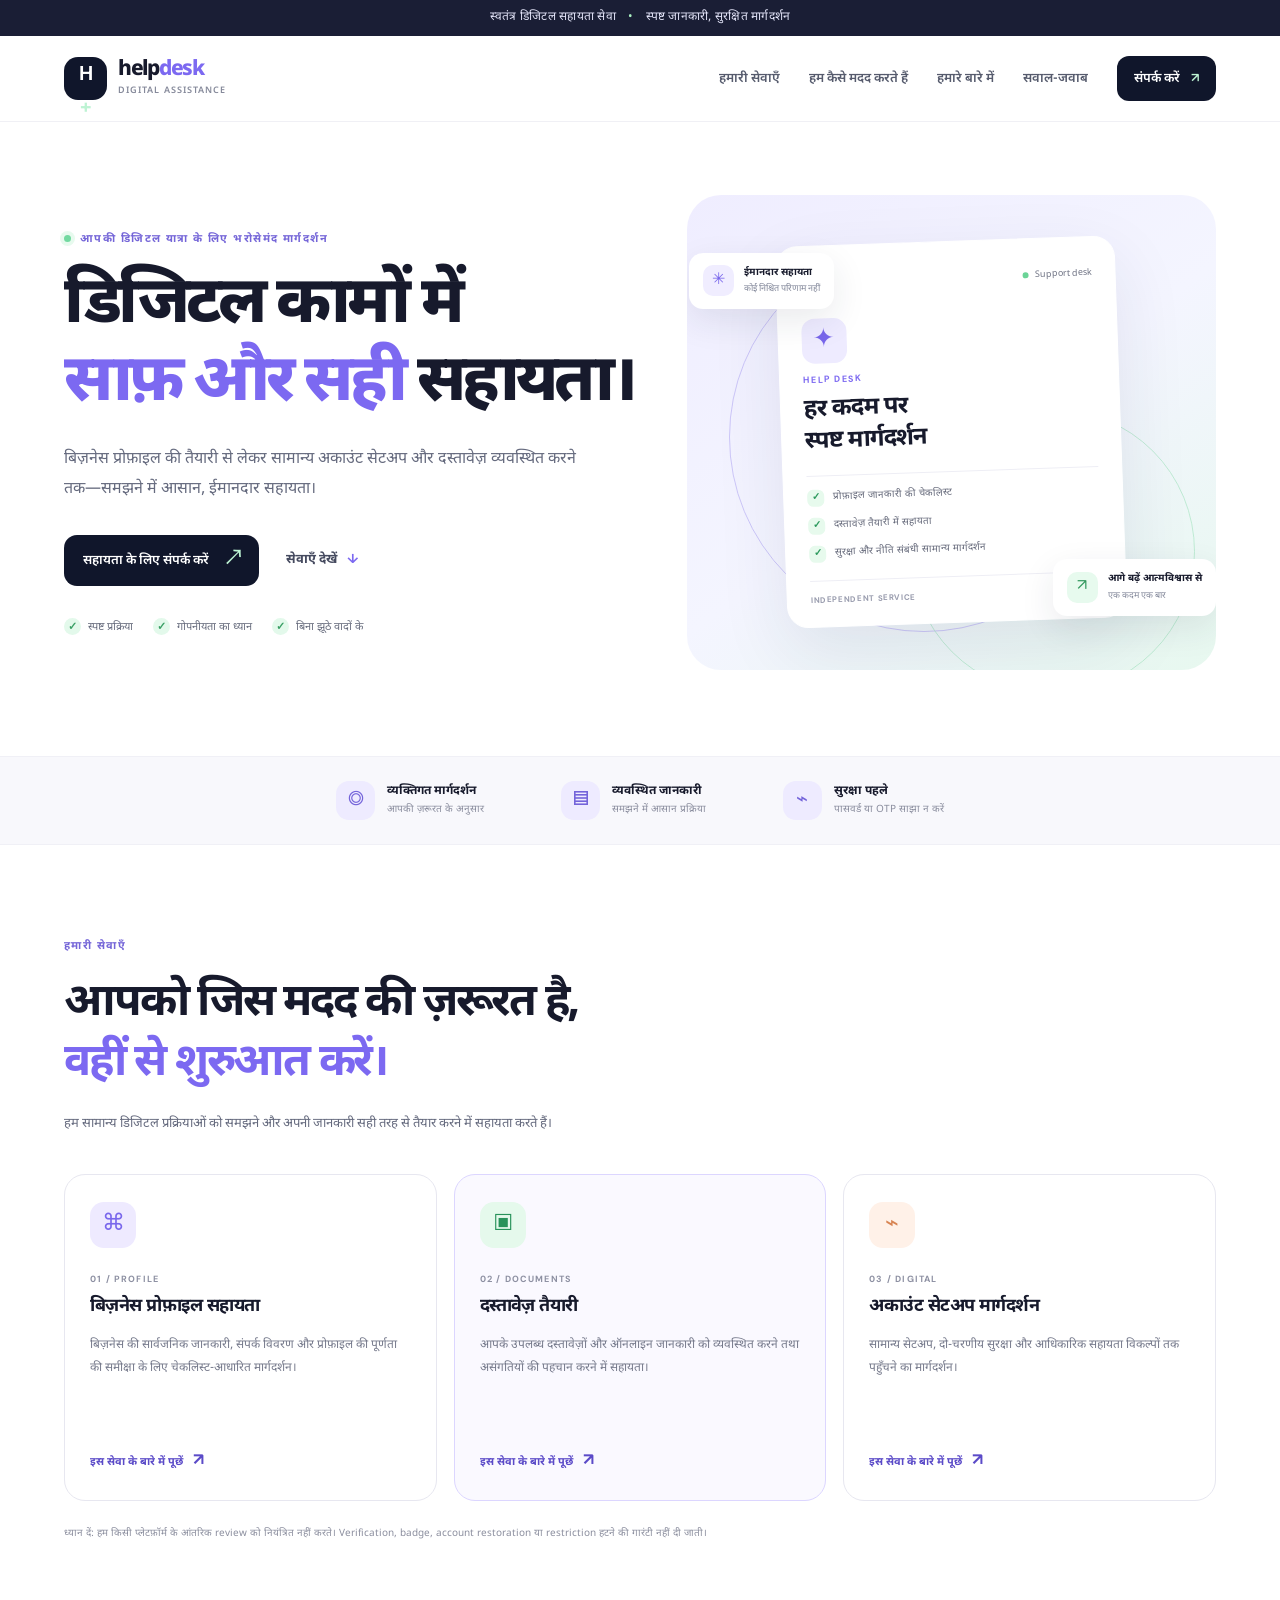
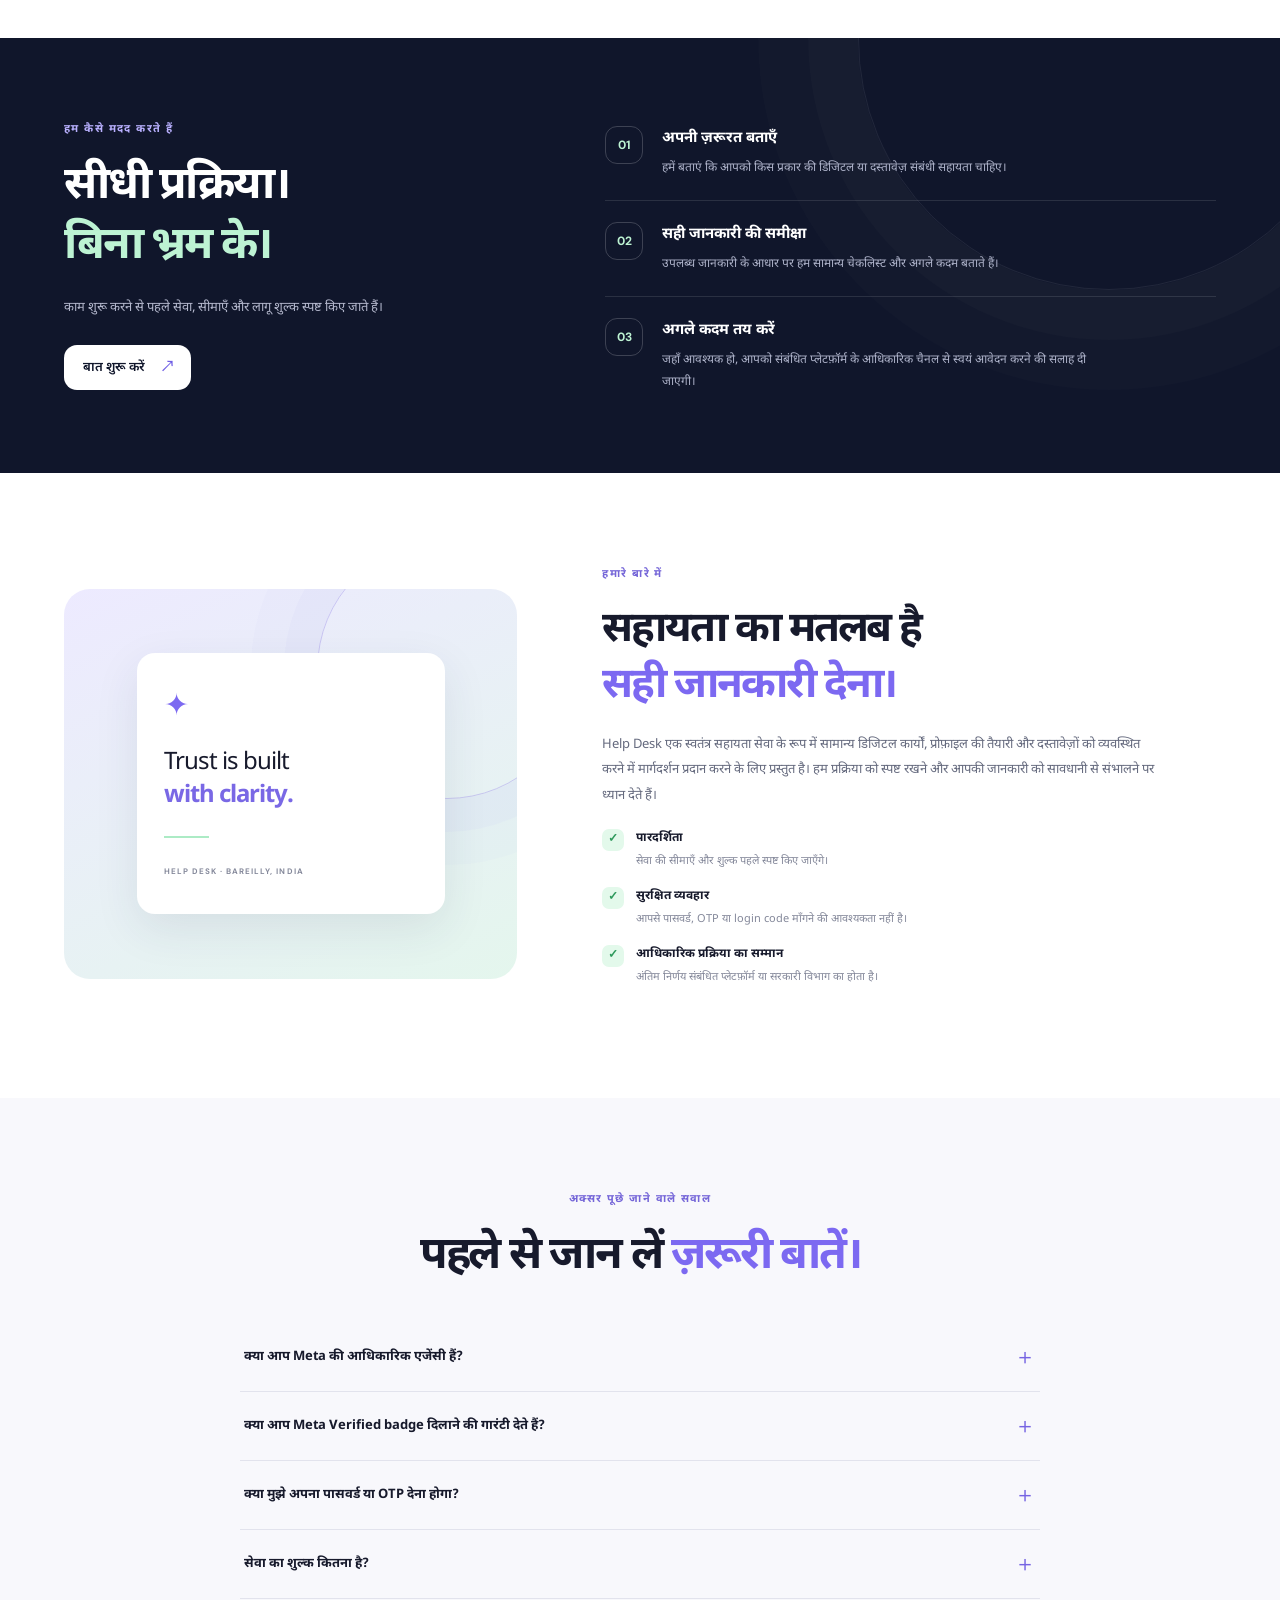
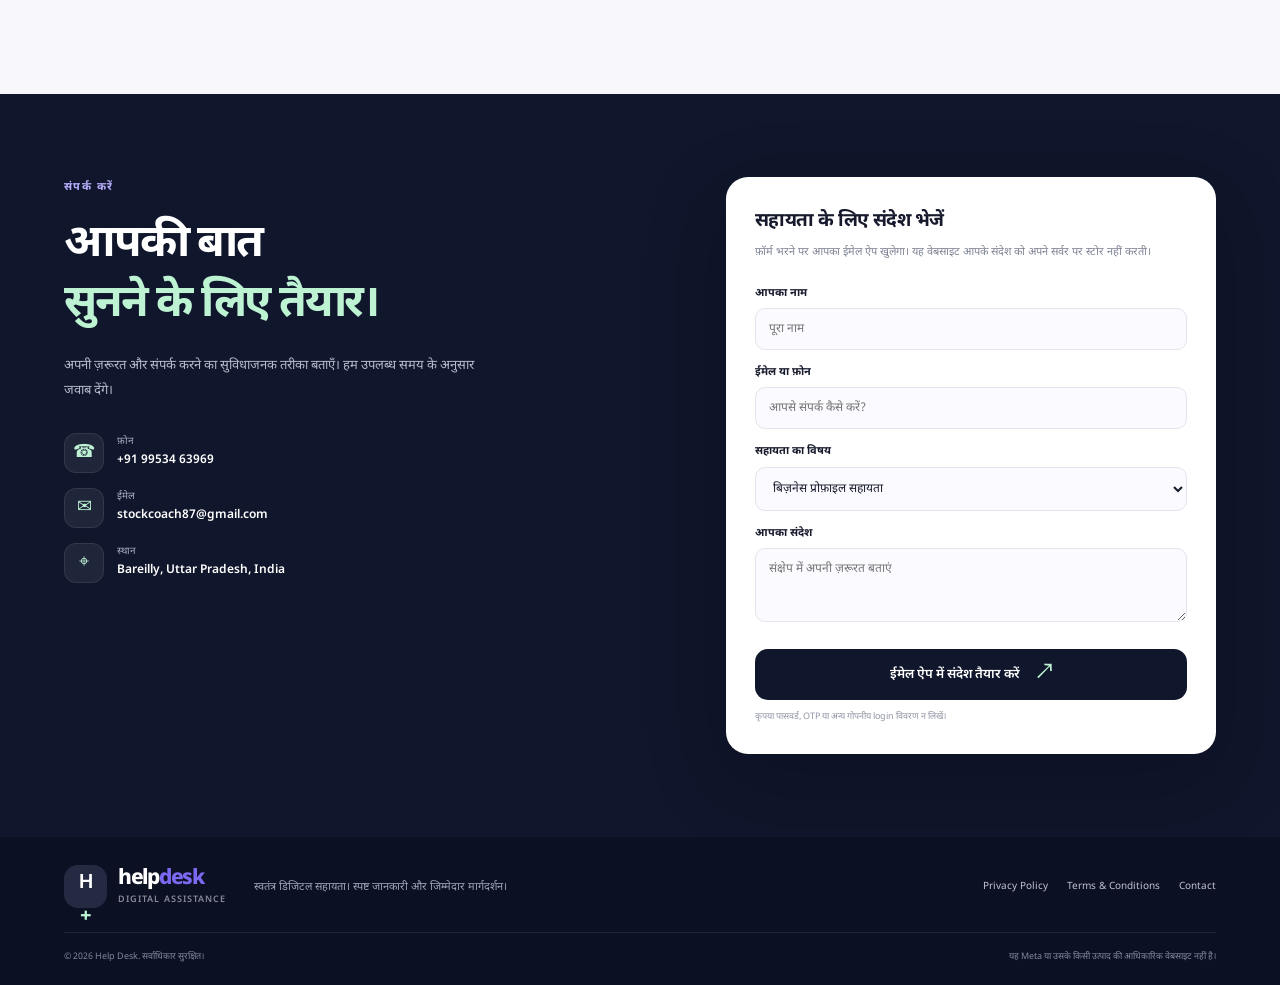
==== index.html @ 4b15b868 "Add files via upload" ====
<!doctype html>
<html lang="hi">
<head>
  <meta charset="utf-8">
  <meta name="viewport" content="width=device-width, initial-scale=1">
  <meta name="theme-color" content="#10162b">
  <meta name="description" content="Help Desk — स्वतंत्र डिजिटल सहायता, बिज़नेस प्रोफ़ाइल सेटअप मार्गदर्शन और दस्तावेज़ तैयारी सहायता।">
  <title>Help Desk | Independent Digital Support</title>
  <link rel="icon" href="favicon.svg" type="image/svg+xml">
  <link rel="stylesheet" href="styles.css">
</head>
<body>
  <div class="announcement">स्वतंत्र डिजिटल सहायता सेवा <span>•</span> स्पष्ट जानकारी, सुरक्षित मार्गदर्शन</div>
  <header class="site-header">
    <a class="brand" href="#home" aria-label="Help Desk होम">
      <span class="brand-mark">H<span>+</span></span>
      <span class="brand-name">help<span>desk</span><small>Digital assistance</small></span>
    </a>
    <button class="menu-toggle" id="menuToggle" aria-label="मेन्यू खोलें" aria-expanded="false">☰</button>
    <nav id="siteNav" aria-label="मुख्य नेविगेशन">
      <a href="#services">हमारी सेवाएँ</a>
      <a href="#process">हम कैसे मदद करते हैं</a>
      <a href="#about">हमारे बारे में</a>
      <a href="#faq">सवाल-जवाब</a>
      <a class="nav-cta" href="#contact">संपर्क करें <span>↗</span></a>
    </nav>
  </header>

  <main>
    <section class="hero section-wrap" id="home">
      <div class="hero-copy">
        <p class="eyebrow"><span class="status-dot"></span> आपकी डिजिटल यात्रा के लिए भरोसेमंद मार्गदर्शन</p>
        <h1>डिजिटल कामों में<br><span>साफ़ और सही</span> सहायता।</h1>
        <p class="hero-lead">बिज़नेस प्रोफ़ाइल की तैयारी से लेकर सामान्य अकाउंट सेटअप और दस्तावेज़ व्यवस्थित करने तक—समझने में आसान, ईमानदार सहायता।</p>
        <div class="hero-actions">
          <a class="btn btn-primary" href="#contact">सहायता के लिए संपर्क करें <span>↗</span></a>
          <a class="text-link" href="#services">सेवाएँ देखें <span>↓</span></a>
        </div>
        <div class="hero-points">
          <div><span class="check">✓</span><span>स्पष्ट प्रक्रिया</span></div>
          <div><span class="check">✓</span><span>गोपनीयता का ध्यान</span></div>
          <div><span class="check">✓</span><span>बिना झूठे वादों के</span></div>
        </div>
      </div>
      <div class="hero-visual" aria-label="डिजिटल सहायता का चित्रात्मक कार्ड">
        <div class="orb orb-one"></div><div class="orb orb-two"></div>
        <div class="support-card">
          <div class="support-card-top"><span class="mini-brand">H+</span><span class="live-label"><i></i> Support desk</span></div>
          <div class="support-icon"><span>✦</span></div>
          <p class="card-kicker">HELP DESK</p>
          <h2>हर कदम पर<br>स्पष्ट मार्गदर्शन</h2>
          <div class="card-divider"></div>
          <div class="card-row"><span class="row-icon">✓</span><span>प्रोफ़ाइल जानकारी की चेकलिस्ट</span></div>
          <div class="card-row"><span class="row-icon">✓</span><span>दस्तावेज़ तैयारी में सहायता</span></div>
          <div class="card-row"><span class="row-icon">✓</span><span>सुरक्षा और नीति संबंधी सामान्य मार्गदर्शन</span></div>
          <div class="card-foot"><span>Independent service</span><span>01 / 03</span></div>
        </div>
        <div class="float-note note-top"><span class="note-icon">✳</span><span><b>ईमानदार सहायता</b><small>कोई निश्चित परिणाम नहीं</small></span></div>
        <div class="float-note note-bottom"><span class="note-icon note-green">↗</span><span><b>आगे बढ़ें आत्मविश्वास से</b><small>एक कदम एक बार</small></span></div>
      </div>
    </section>

    <section class="trust-strip" aria-label="सेवा के सिद्धांत">
      <div><span class="strip-symbol">◎</span><span><b>व्यक्तिगत मार्गदर्शन</b><small>आपकी ज़रूरत के अनुसार</small></span></div>
      <div><span class="strip-symbol">▤</span><span><b>व्यवस्थित जानकारी</b><small>समझने में आसान प्रक्रिया</small></span></div>
      <div><span class="strip-symbol">⌁</span><span><b>सुरक्षा पहले</b><small>पासवर्ड या OTP साझा न करें</small></span></div>
    </section>

    <section class="section-wrap section-pad" id="services">
      <div class="section-heading">
        <p class="eyebrow">हमारी सेवाएँ</p>
        <h2>आपको जिस मदद की ज़रूरत है,<br><span>वहीं से शुरुआत करें।</span></h2>
        <p>हम सामान्य डिजिटल प्रक्रियाओं को समझने और अपनी जानकारी सही तरह से तैयार करने में सहायता करते हैं।</p>
      </div>
      <div class="service-grid">
        <article class="service-card"><div class="service-icon violet">⌘</div><p class="service-number">01 / PROFILE</p><h3>बिज़नेस प्रोफ़ाइल सहायता</h3><p>बिज़नेस की सार्वजनिक जानकारी, संपर्क विवरण और प्रोफ़ाइल की पूर्णता की समीक्षा के लिए चेकलिस्ट-आधारित मार्गदर्शन।</p><a href="#contact">इस सेवा के बारे में पूछें <span>↗</span></a></article>
        <article class="service-card featured"><div class="service-icon mint">▣</div><p class="service-number">02 / DOCUMENTS</p><h3>दस्तावेज़ तैयारी</h3><p>आपके उपलब्ध दस्तावेज़ों और ऑनलाइन जानकारी को व्यवस्थित करने तथा असंगतियों की पहचान करने में सहायता।</p><a href="#contact">इस सेवा के बारे में पूछें <span>↗</span></a></article>
        <article class="service-card"><div class="service-icon peach">⌁</div><p class="service-number">03 / DIGITAL</p><h3>अकाउंट सेटअप मार्गदर्शन</h3><p>सामान्य सेटअप, दो-चरणीय सुरक्षा और आधिकारिक सहायता विकल्पों तक पहुँचने का मार्गदर्शन।</p><a href="#contact">इस सेवा के बारे में पूछें <span>↗</span></a></article>
      </div>
      <p class="small-disclaimer">ध्यान दें: हम किसी प्लेटफ़ॉर्म के आंतरिक review को नियंत्रित नहीं करते। Verification, badge, account restoration या restriction हटने की गारंटी नहीं दी जाती।</p>
    </section>

    <section class="process-band" id="process">
      <div class="section-wrap process-layout">
        <div class="process-intro"><p class="eyebrow eyebrow-light">हम कैसे मदद करते हैं</p><h2>सीधी प्रक्रिया।<br><span>बिना भ्रम के।</span></h2><p>काम शुरू करने से पहले सेवा, सीमाएँ और लागू शुल्क स्पष्ट किए जाते हैं।</p><a class="btn btn-light" href="#contact">बात शुरू करें <span>↗</span></a></div>
        <div class="process-steps">
          <article><span class="step-count">01</span><div><h3>अपनी ज़रूरत बताएँ</h3><p>हमें बताएं कि आपको किस प्रकार की डिजिटल या दस्तावेज़ संबंधी सहायता चाहिए।</p></div></article>
          <article><span class="step-count">02</span><div><h3>सही जानकारी की समीक्षा</h3><p>उपलब्ध जानकारी के आधार पर हम सामान्य चेकलिस्ट और अगले कदम बताते हैं।</p></div></article>
          <article><span class="step-count">03</span><div><h3>अगले कदम तय करें</h3><p>जहाँ आवश्यक हो, आपको संबंधित प्लेटफ़ॉर्म के आधिकारिक चैनल से स्वयं आवेदन करने की सलाह दी जाएगी।</p></div></article>
        </div>
      </div>
    </section>

    <section class="section-wrap section-pad about-grid" id="about">
      <div class="about-art"><div class="about-art-inner"><span class="about-star">✦</span><p>Trust is built<br><b>with clarity.</b></p><span class="about-line"></span><small>HELP DESK · BAREILLY, INDIA</small></div><div class="about-ring"></div></div>
      <div class="about-copy"><p class="eyebrow">हमारे बारे में</p><h2>सहायता का मतलब है<br><span>सही जानकारी देना।</span></h2><p>Help Desk एक स्वतंत्र सहायता सेवा के रूप में सामान्य डिजिटल कार्यों, प्रोफ़ाइल की तैयारी और दस्तावेज़ों को व्यवस्थित करने में मार्गदर्शन प्रदान करने के लिए प्रस्तुत है। हम प्रक्रिया को स्पष्ट रखने और आपकी जानकारी को सावधानी से संभालने पर ध्यान देते हैं।</p><div class="promise-list"><div><span>✓</span><p><b>पारदर्शिता</b><small>सेवा की सीमाएँ और शुल्क पहले स्पष्ट किए जाएँगे।</small></p></div><div><span>✓</span><p><b>सुरक्षित व्यवहार</b><small>आपसे पासवर्ड, OTP या login code माँगने की आवश्यकता नहीं है।</small></p></div><div><span>✓</span><p><b>आधिकारिक प्रक्रिया का सम्मान</b><small>अंतिम निर्णय संबंधित प्लेटफ़ॉर्म या सरकारी विभाग का होता है।</small></p></div></div></div>
    </section>

    <section class="faq-section" id="faq"><div class="section-wrap section-pad"><div class="section-heading centered"><p class="eyebrow">अक्सर पूछे जाने वाले सवाल</p><h2>पहले से जान लें <span>ज़रूरी बातें।</span></h2></div><div class="faq-list">
      <details><summary>क्या आप Meta की आधिकारिक एजेंसी हैं?<span>＋</span></summary><p>नहीं। Help Desk एक स्वतंत्र सेवा है और Meta, Facebook, Instagram या WhatsApp से संबद्ध, अधिकृत या प्रायोजित होने का दावा नहीं करती।</p></details>
      <details><summary>क्या आप Meta Verified badge दिलाने की गारंटी देते हैं?<span>＋</span></summary><p>नहीं। पात्रता, पहचान और अकाउंट की समीक्षा संबंधित प्लेटफ़ॉर्म करता है। हम केवल सामान्य जानकारी और तैयारी संबंधी मार्गदर्शन दे सकते हैं।</p></details>
      <details><summary>क्या मुझे अपना पासवर्ड या OTP देना होगा?<span>＋</span></summary><p>नहीं। अपनी login जानकारी, OTP, recovery code या भुगतान PIN किसी के साथ साझा न करें।</p></details>
      <details><summary>सेवा का शुल्क कितना है?<span>＋</span></summary><p>किसी भी काम को शुरू करने से पहले, यदि शुल्क लागू होता है, तो उसकी जानकारी और काम का दायरा स्पष्ट किया जाएगा। किसी भी प्लेटफ़ॉर्म का subscription या शुल्क अलग हो सकता है।</p></details>
    </div></div></section>

    <section class="contact-section" id="contact"><div class="section-wrap contact-layout"><div class="contact-copy"><p class="eyebrow eyebrow-light">संपर्क करें</p><h2>आपकी बात<br><span>सुनने के लिए तैयार।</span></h2><p>अपनी ज़रूरत और संपर्क करने का सुविधाजनक तरीका बताएँ। हम उपलब्ध समय के अनुसार जवाब देंगे।</p><div class="contact-details"><a href="tel:+919953463969"><span class="contact-icon">☎</span><span><small>फ़ोन</small><b>+91 99534 63969</b></span></a><a href="mailto:stockcoach87@gmail.com"><span class="contact-icon">✉</span><span><small>ईमेल</small><b>stockcoach87@gmail.com</b></span></a><div><span class="contact-icon">⌖</span><span><small>स्थान</small><b>Bareilly, Uttar Pradesh, India</b></span></div></div></div>
      <form class="contact-form" id="contactForm"><h3>सहायता के लिए संदेश भेजें</h3><p>फ़ॉर्म भरने पर आपका ईमेल ऐप खुलेगा। यह वेबसाइट आपके संदेश को अपने सर्वर पर स्टोर नहीं करती।</p><label for="name">आपका नाम</label><input id="name" name="name" autocomplete="name" required placeholder="पूरा नाम">
        <label for="email">ईमेल या फ़ोन</label><input id="email" name="email" required placeholder="आपसे संपर्क कैसे करें?">
        <label for="service">सहायता का विषय</label><select id="service" name="service"><option>बिज़नेस प्रोफ़ाइल सहायता</option><option>दस्तावेज़ तैयारी</option><option>अकाउंट सेटअप मार्गदर्शन</option><option>अन्य प्रश्न</option></select>
        <label for="message">आपका संदेश</label><textarea id="message" name="message" rows="3" required placeholder="संक्षेप में अपनी ज़रूरत बताएं"></textarea>
        <button class="btn btn-primary btn-submit" type="submit">ईमेल ऐप में संदेश तैयार करें <span>↗</span></button><small class="form-note">कृपया पासवर्ड, OTP या अन्य गोपनीय login विवरण न लिखें।</small>
      </form></div></section>
  </main>

  <footer class="site-footer"><div class="section-wrap footer-main"><a class="brand brand-footer" href="#home"><span class="brand-mark">H<span>+</span></span><span class="brand-name">help<span>desk</span><small>Digital assistance</small></span></a><p>स्वतंत्र डिजिटल सहायता। स्पष्ट जानकारी और जिम्मेदार मार्गदर्शन।</p><div class="footer-links"><a href="privacy.html">Privacy Policy</a><a href="terms.html">Terms & Conditions</a><a href="#contact">Contact</a></div></div><div class="section-wrap footer-bottom"><span>© <span id="year"></span> Help Desk. सर्वाधिकार सुरक्षित।</span><span>यह Meta या उसके किसी उत्पाद की आधिकारिक वेबसाइट नहीं है।</span></div></footer>
  <script src="script.js"></script>
</body>
</html>
---- styles.css ----
@import url('https://fonts.googleapis.com/css2?family=DM+Sans:wght@400;500;600;700&family=Noto+Sans+Devanagari:wght@400;500;600;700;800&display=swap');
:root{--ink:#171a2c;--muted:#656a7e;--navy:#10162b;--purple:#7c69f1;--mint:#bdf3d3;--paper:#f8f8fc;--line:#e7e7f0;--white:#fff;--radius:24px}*{box-sizing:border-box}html{scroll-behavior:smooth;scroll-padding-top:90px}body{margin:0;color:var(--ink);background:var(--white);font-family:'Noto Sans Devanagari','DM Sans',sans-serif;line-height:1.65}a{color:inherit;text-decoration:none}.announcement{background:#1a1e35;color:#e5e6fa;text-align:center;padding:8px 16px;font-size:12px;letter-spacing:.02em}.announcement span{color:#a9f0c1;padding:0 9px}.site-header{height:86px;padding:0 max(5vw,24px);display:flex;align-items:center;justify-content:space-between;background:rgba(255,255,255,.95);border-bottom:1px solid #f0f0f5;position:sticky;top:0;z-index:20;backdrop-filter:blur(14px)}.brand{display:flex;align-items:center;gap:11px}.brand-mark{width:43px;height:43px;border-radius:14px;background:var(--navy);color:#fff;display:grid;place-items:center;font-family:'DM Sans',sans-serif;font-size:20px;font-weight:700;position:relative}.brand-mark span{color:#bdf3d3}.brand-name{font-size:21px;font-weight:800;letter-spacing:-.06em;line-height:1}.brand-name>span{color:var(--purple)}.brand-name small{display:block;font-size:9px;letter-spacing:.12em;text-transform:uppercase;color:#85899a;font-weight:600;margin-top:6px}.site-header nav{display:flex;align-items:center;gap:29px;font-size:13px;font-weight:600;color:#565b6d}.site-header nav a:not(.nav-cta):hover,.footer-links a:hover{color:var(--purple)}.nav-cta{background:var(--navy);color:#fff;padding:12px 17px;border-radius:12px}.nav-cta span{color:var(--mint);margin-left:8px}.menu-toggle{display:none;border:0;background:none;font-size:25px;color:var(--navy)}.section-wrap{width:min(1160px,90%);margin:0 auto}.hero{display:grid;grid-template-columns:1.05fr .95fr;gap:38px;align-items:center;padding-top:73px;padding-bottom:86px;min-height:610px}.eyebrow{font-family:'DM Sans','Noto Sans Devanagari',sans-serif;text-transform:uppercase;letter-spacing:.13em;font-size:11px;font-weight:700;color:#7566d8;display:flex;align-items:center;gap:9px;margin:0 0 21px}.status-dot{width:7px;height:7px;background:#72d9a0;border-radius:100%;box-shadow:0 0 0 4px #e7faee}.hero h1{font-size:clamp(42px,5.1vw,68px);line-height:1.2;letter-spacing:-.06em;margin:0 0 20px;font-weight:800}.hero h1 span,.section-heading h2 span,.about-copy h2 span,.process-intro h2 span,.contact-copy h2 span{color:var(--purple)}.hero-lead{color:var(--muted);font-size:16px;line-height:1.9;max-width:530px;margin:0}.hero-actions{display:flex;align-items:center;gap:27px;margin-top:29px;flex-wrap:wrap}.btn{display:inline-flex;align-items:center;justify-content:center;gap:17px;border:0;border-radius:13px;padding:14px 19px;font:600 13px 'Noto Sans Devanagari',sans-serif;cursor:pointer;transition:transform .2s,box-shadow .2s}.btn:hover{transform:translateY(-2px);box-shadow:0 10px 25px #151b3020}.btn-primary{background:var(--navy);color:#fff}.btn-primary span{color:var(--mint);font-size:18px}.text-link{font-size:13px;font-weight:700;color:#454a5f}.text-link span{margin-left:7px;color:var(--purple)}.hero-points{display:flex;gap:20px;flex-wrap:wrap;margin-top:32px;color:#686d7e;font-size:11px}.hero-points>div{display:flex;align-items:center;gap:7px}.check{width:17px;height:17px;display:grid;place-items:center;color:#3a9f65;background:#e3f9eb;border-radius:50%;font-size:11px;font-weight:900}.hero-visual{min-height:475px;position:relative;display:grid;place-items:center;background:linear-gradient(145deg,#efedff,#f4f5ff 52%,#e7f8ef);border-radius:34px;overflow:hidden}.orb{position:absolute;border-radius:50%;border:1px solid #b9b0f5aa}.orb-one{width:390px;height:390px;left:8%;top:10%}.orb-two{width:285px;height:285px;right:4%;bottom:-5%;border-color:#a8e5c4aa}.support-card{position:relative;z-index:2;background:#fff;border:1px solid #fff;border-radius:22px;width:min(340px,72%);padding:22px 23px;box-shadow:0 25px 70px #25265218;transform:rotate(-2deg)}.support-card-top{display:flex;align-items:center;justify-content:space-between}.mini-brand{width:28px;height:28px;border-radius:8px;background:var(--navy);color:#fff;display:grid;place-items:center;font:700 12px 'DM Sans',sans-serif}.live-label{font-size:9px;color:#6f7384;display:flex;align-items:center;gap:6px}.live-label i{width:6px;height:6px;border-radius:100%;background:#6bd497}.support-icon{margin:22px 0 10px;background:#eeebff;color:#7866eb;border-radius:13px;width:45px;height:45px;display:grid;place-items:center;font-size:26px}.card-kicker{font:700 9px 'DM Sans',sans-serif;letter-spacing:.14em;color:#7c69f1;margin:0 0 8px}.support-card h2{font-size:24px;line-height:1.35;letter-spacing:-.04em;margin:0 0 17px}.card-divider{height:1px;background:#eeeef5;margin-bottom:13px}.card-row{display:flex;align-items:flex-start;gap:9px;font-size:10px;color:#666a7b;margin:11px 0}.row-icon{color:#2c9a5d;font-weight:900;background:#e7faed;width:17px;height:17px;border-radius:6px;display:grid;place-items:center;flex-shrink:0}.card-foot{border-top:1px solid #eeeef5;margin-top:18px;padding-top:13px;display:flex;justify-content:space-between;font:700 8px 'DM Sans',sans-serif;color:#989bad;letter-spacing:.08em;text-transform:uppercase}.float-note{position:absolute;z-index:3;display:flex;gap:10px;align-items:center;background:#fff;padding:12px 14px;border-radius:14px;box-shadow:0 12px 35px #24274518}.note-top{top:58px;left:2px}.note-bottom{right:0;bottom:54px}.note-icon{width:31px;height:31px;border-radius:10px;background:#f0edff;display:grid;place-items:center;color:#7866eb}.note-green{background:#e7faee;color:#32985d}.float-note b,.float-note small{display:block}.float-note b{font-size:10px}.float-note small{font-size:9px;color:#83889a;margin-top:1px}.trust-strip{background:#f8f8fc;padding:24px max(5vw,24px);display:flex;justify-content:center;gap:clamp(25px,6vw,100px);border-top:1px solid #f0f0f6;border-bottom:1px solid #f0f0f6}.trust-strip>div{display:flex;gap:12px;align-items:center}.strip-symbol{width:39px;height:39px;display:grid;place-items:center;border-radius:13px;background:#eeebff;color:#7464da;font-size:20px}.trust-strip b,.trust-strip small{display:block}.trust-strip b{font-size:12px}.trust-strip small{font-size:10px;color:#8a8d9e;margin-top:1px}.section-pad{padding-top:91px;padding-bottom:95px}.section-heading{max-width:620px;margin-bottom:38px}.section-heading h2,.about-copy h2,.process-intro h2,.contact-copy h2{font-size:clamp(31px,3.6vw,45px);line-height:1.33;letter-spacing:-.05em;margin:0 0 16px}.section-heading>p:last-child,.about-copy>p:not(.eyebrow),.process-intro>p:not(.eyebrow),.contact-copy>p:not(.eyebrow){color:var(--muted);font-size:13px;line-height:1.95;margin:0;max-width:560px}.service-grid{display:grid;grid-template-columns:repeat(3,1fr);gap:17px}.service-card{padding:27px 25px 25px;border:1px solid var(--line);border-radius:21px;background:#fff;transition:transform .2s,box-shadow .2s}.service-card:hover{transform:translateY(-5px);box-shadow:0 18px 40px #2426470c}.service-card.featured{background:#faf9ff;border-color:#dcd6ff}.service-icon{width:46px;height:46px;border-radius:14px;display:grid;place-items:center;font-size:23px;margin-bottom:25px}.violet{background:#eeeaff;color:#7967ec}.mint{background:#e5f9ec;color:#28925a}.peach{background:#fff1e8;color:#d88452}.service-number{font:700 9px 'DM Sans',sans-serif;letter-spacing:.13em;color:#8d90a2;margin:0 0 7px}.service-card h3{font-size:18px;letter-spacing:-.03em;margin:0 0 12px}.service-card>p:not(.service-number){font-size:12px;color:#75798b;line-height:1.95;min-height:94px;margin:0 0 19px}.service-card>a{font-size:11px;font-weight:700;color:#5b4bc8}.service-card>a span{font-size:17px;margin-left:7px}.small-disclaimer{margin:24px 0 0;color:#8b8e9e;font-size:10px;line-height:1.8}.process-band{background:var(--navy);color:#fff;position:relative;overflow:hidden}.process-band:after{content:'';position:absolute;width:500px;height:500px;border:1px solid #ffffff13;border-radius:50%;right:-80px;top:-250px;box-shadow:0 0 0 50px #ffffff04,0 0 0 100px #ffffff03}.process-layout{padding-top:81px;padding-bottom:80px;display:grid;grid-template-columns:.85fr 1.15fr;gap:90px;position:relative;z-index:1}.eyebrow-light{color:#b9b0ff}.process-intro h2,.contact-copy h2{margin-bottom:17px}.process-intro h2 span,.contact-copy h2 span{color:var(--mint)}.process-intro>p:not(.eyebrow){color:#b4b8cd;margin-bottom:25px}.btn-light{background:#fff;color:var(--navy)}.btn-light span{color:#6d5ce4}.process-steps article{display:flex;gap:19px;padding:21px 0;border-bottom:1px solid #ffffff1c}.process-steps article:first-child{padding-top:7px}.process-steps article:last-child{border:0;padding-bottom:0}.step-count{font:700 12px 'DM Sans',sans-serif;color:var(--mint);border:1px solid #ffffff30;width:38px;height:38px;flex-shrink:0;border-radius:12px;display:grid;place-items:center}.process-steps h3{font-size:15px;margin:1px 0 5px}.process-steps p{font-size:12px;color:#aeb3ca;margin:0;line-height:1.85;max-width:440px}.about-grid{display:grid;grid-template-columns:.85fr 1.15fr;gap:85px;align-items:center}.about-art{min-height:390px;border-radius:26px;background:linear-gradient(155deg,#edeaff,#e4f6ed);display:grid;place-items:center;position:relative;overflow:hidden}.about-art-inner{position:relative;z-index:1;background:#fff;border-radius:18px;width:68%;padding:30px 27px;box-shadow:0 15px 45px #2e335018}.about-star{font-size:30px;color:#7c69f1}.about-art-inner p{font-size:24px;line-height:1.4;margin:14px 0 22px;letter-spacing:-.04em}.about-art-inner p b{color:#7968e5}.about-line{display:block;height:2px;width:45px;background:#acebc5;margin-bottom:20px}.about-art-inner small{font:700 8px 'DM Sans',sans-serif;letter-spacing:.13em;color:#85899b}.about-ring{width:260px;height:260px;position:absolute;border:1px solid #aea5ec8c;border-radius:50%;right:-60px;top:-50px;box-shadow:0 0 0 33px #aea5ec12,0 0 0 66px #aea5ec0d}.about-copy h2{font-size:clamp(30px,3.3vw,42px);margin-bottom:17px}.about-copy>p:not(.eyebrow){margin-bottom:21px}.promise-list>div{display:flex;gap:12px;align-items:flex-start;margin:16px 0}.promise-list>div>span{width:22px;height:22px;border-radius:7px;background:#e3f9eb;color:#2d995b;display:grid;place-items:center;font-size:12px;font-weight:900;flex-shrink:0}.promise-list p{margin:0}.promise-list b,.promise-list small{display:block}.promise-list b{font-size:12px}.promise-list small{font-size:11px;color:#84889a;margin-top:3px;line-height:1.75}.faq-section{background:#f8f8fc}.centered{text-align:center;margin:0 auto 35px}.centered .eyebrow{justify-content:center}.faq-list{max-width:800px;margin:auto}.faq-list details{border-bottom:1px solid #e2e3ed;padding:19px 4px}.faq-list summary{display:flex;align-items:center;justify-content:space-between;gap:15px;cursor:pointer;font-size:13px;font-weight:700;list-style:none}.faq-list summary::-webkit-details-marker{display:none}.faq-list summary span{color:#7664e2;font:400 22px 'DM Sans',sans-serif;transition:transform .2s}.faq-list details[open] summary span{transform:rotate(45deg)}.faq-list details p{font-size:12px;line-height:1.9;color:#707588;max-width:690px;margin:12px 36px 2px 0}.contact-section{background:var(--navy);color:#fff;position:relative;overflow:hidden}.contact-layout{padding-top:83px;padding-bottom:83px;display:grid;grid-template-columns:1fr .85fr;gap:85px;align-items:start}.contact-copy>p:not(.eyebrow){color:#b6bbcf;max-width:430px}.contact-details{display:grid;gap:15px;margin-top:29px}.contact-details>a,.contact-details>div{display:flex;gap:13px;align-items:center;color:#fff}.contact-icon{height:40px;width:40px;display:grid;place-items:center;background:#ffffff12;border:1px solid #ffffff16;border-radius:12px;color:var(--mint);font-size:18px}.contact-details small,.contact-details b{display:block}.contact-details small{font-size:10px;color:#a9afc5}.contact-details b{font-size:12px;font-weight:600}.contact-form{padding:29px;background:#fff;color:var(--ink);border-radius:22px;box-shadow:0 25px 80px #0306103c}.contact-form h3{font-size:19px;margin:0 0 6px;letter-spacing:-.03em}.contact-form>p{font-size:11px;line-height:1.8;color:#7f8395;margin:0 0 21px}.contact-form label{display:block;font-size:11px;font-weight:700;margin:13px 0 6px}.contact-form input,.contact-form textarea,.contact-form select{width:100%;border:1px solid #e3e4ed;background:#fafaff;border-radius:10px;padding:12px 13px;font:12px 'Noto Sans Devanagari',sans-serif;color:var(--ink);outline:none}.contact-form input:focus,.contact-form textarea:focus,.contact-form select:focus{border-color:#9c8ff4;box-shadow:0 0 0 3px #7968e51a}.contact-form textarea{resize:vertical}.btn-submit{width:100%;margin-top:17px}.form-note{display:block;color:#9295a5;font-size:9px;line-height:1.7;margin-top:10px}.site-footer{background:#0b1022;color:#fff}.footer-main{display:flex;align-items:center;gap:28px;padding-top:28px;padding-bottom:24px;border-bottom:1px solid #ffffff17;flex-wrap:wrap}.brand-footer .brand-mark{background:#252a43}.footer-main>p{color:#9ea4bc;font-size:11px;margin:0;flex:1}.footer-links{display:flex;gap:19px;color:#c0c4d5;font-size:10px}.footer-bottom{display:flex;justify-content:space-between;gap:20px;color:#8087a1;font-size:9px;padding-top:17px;padding-bottom:20px}.legal-page{background:#f8f8fc;min-height:70vh;padding:65px 0}.legal-card{max-width:830px;background:#fff;border:1px solid var(--line);border-radius:22px;padding:clamp(23px,5vw,54px);margin:auto}.legal-card h1{font-size:35px;line-height:1.3;margin:0 0 8px}.legal-card .updated{font-size:11px;color:#8b8fa1;margin:0 0 25px}.legal-card h2{font-size:18px;margin:28px 0 7px}.legal-card p,.legal-card li{font-size:13px;line-height:1.9;color:#62677a}.legal-card ul{padding-left:20px}.legal-nav{display:flex;gap:16px;flex-wrap:wrap;margin-top:32px;color:#6b5ad3;font-size:12px;font-weight:700}
@media(max-width:900px){.site-header{height:75px}.site-header nav{gap:15px;font-size:11px}.hero{gap:24px;padding-top:55px}.hero-visual{min-height:420px}.float-note{padding:9px}.note-top{left:0;top:40px}.note-bottom{bottom:35px}.support-card{width:76%;padding:20px}.process-layout,.contact-layout{gap:42px}.about-grid{gap:45px}.trust-strip{gap:35px}.service-card{padding:23px 18px}}
@media(max-width:700px){.announcement{font-size:10px}.site-header{padding:0 5%;height:70px}.menu-toggle{display:block}.site-header nav{display:none;position:absolute;top:69px;left:0;right:0;background:white;padding:19px 5% 25px;border-bottom:1px solid var(--line);box-shadow:0 18px 25px #171a2c0a;flex-direction:column;align-items:stretch;gap:0;font-size:13px}.site-header nav.open{display:flex}.site-header nav a{padding:12px 4px}.site-header nav .nav-cta{text-align:center;margin-top:8px;padding:13px}.hero{grid-template-columns:1fr;padding-top:43px;padding-bottom:54px;gap:38px}.hero h1{font-size:44px}.hero-lead{font-size:14px}.hero-visual{min-height:420px}.support-card{width:min(340px,76%)}.trust-strip{padding:23px 5%;display:grid;grid-template-columns:1fr;gap:18px}.trust-strip>div{max-width:300px}.section-pad{padding-top:65px;padding-bottom:67px}.section-heading h2,.about-copy h2,.process-intro h2,.contact-copy h2{font-size:33px}.service-grid{grid-template-columns:1fr;gap:13px}.service-card>p:not(.service-number){min-height:auto}.service-icon{margin-bottom:18px}.process-layout{padding-top:65px;padding-bottom:65px;grid-template-columns:1fr;gap:36px}.process-steps article{padding:18px 0}.about-grid{grid-template-columns:1fr;gap:37px}.about-art{min-height:325px}.about-art-inner{width:70%}.contact-layout{grid-template-columns:1fr;gap:35px;padding-top:65px;padding-bottom:65px}.contact-form{padding:23px}.footer-main{align-items:flex-start;gap:16px}.footer-main>p{flex-basis:100%;order:3}.footer-links{width:100%;flex-wrap:wrap;order:4}.footer-bottom{flex-direction:column;gap:8px}.legal-page{padding:35px 0}.legal-card h1{font-size:29px}}
@media(prefers-reduced-motion:reduce){html{scroll-behavior:auto}*,*:before,*:after{transition:none!important}}
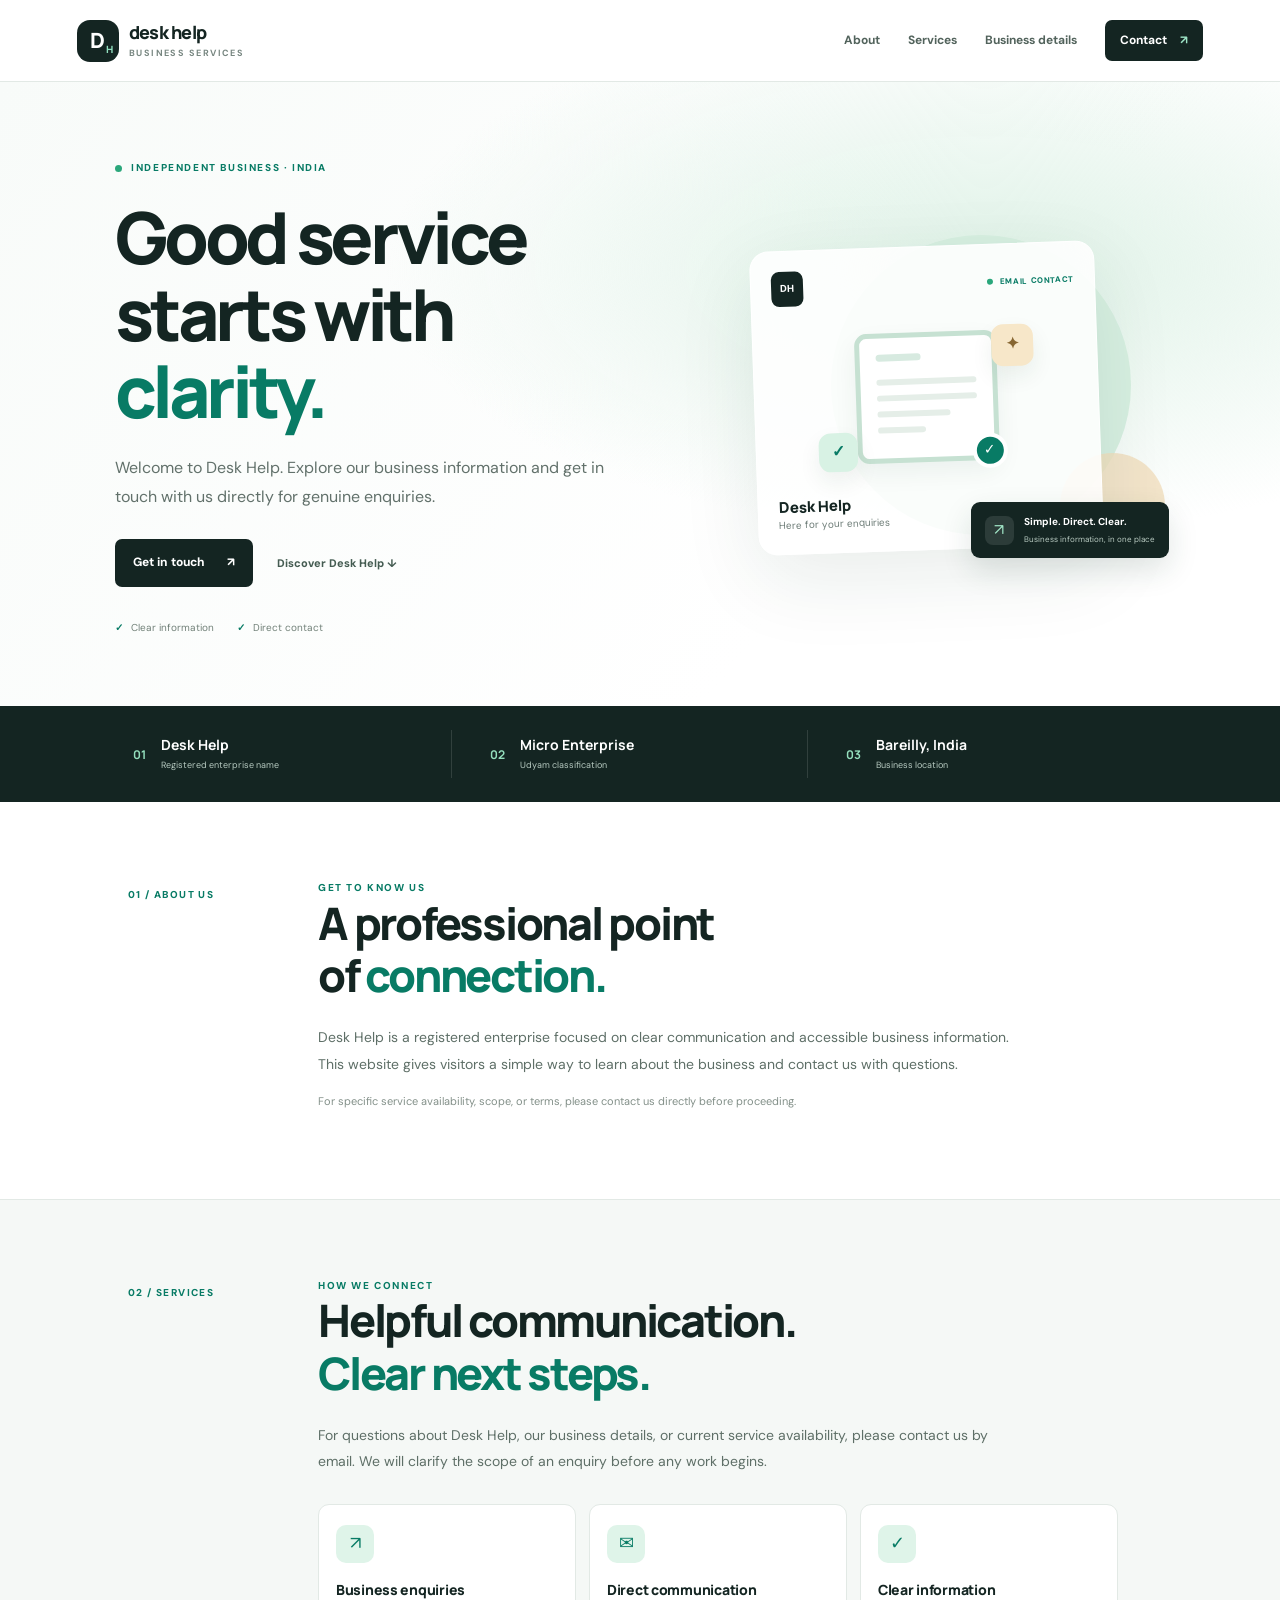
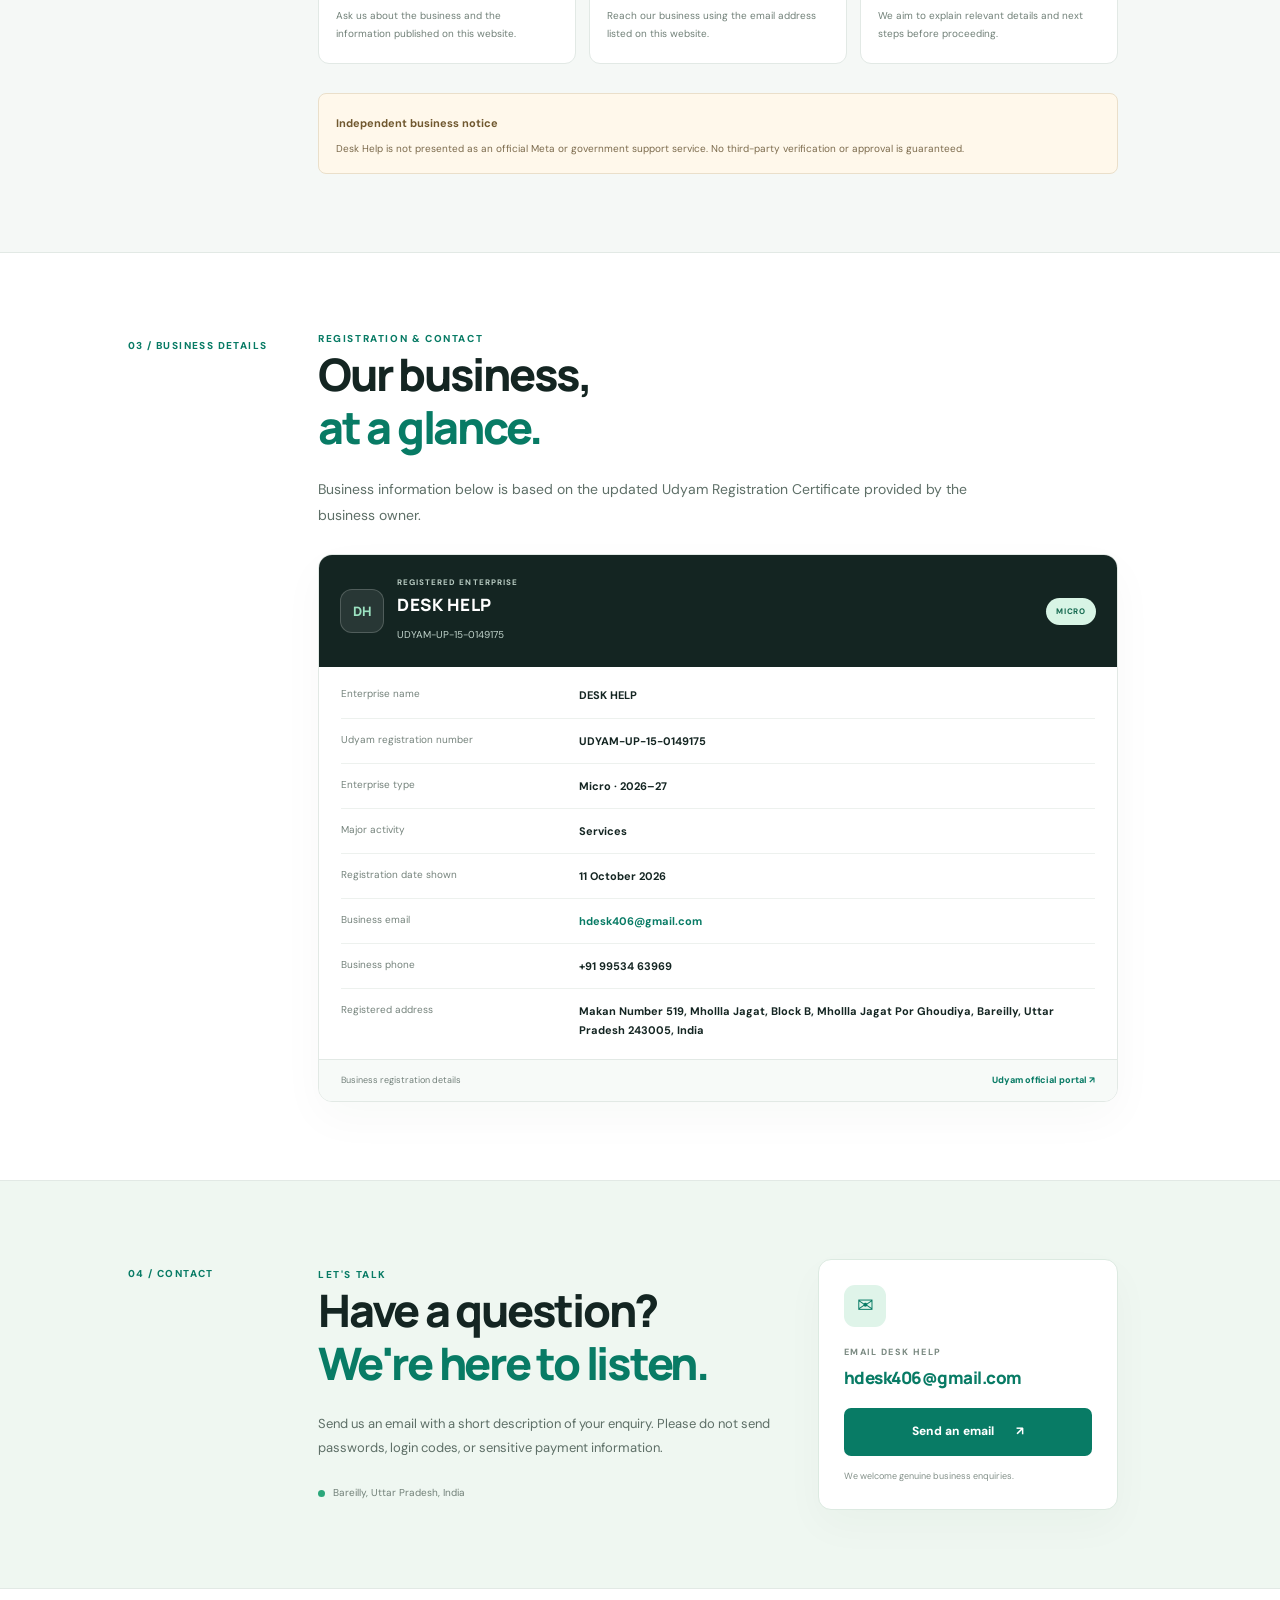
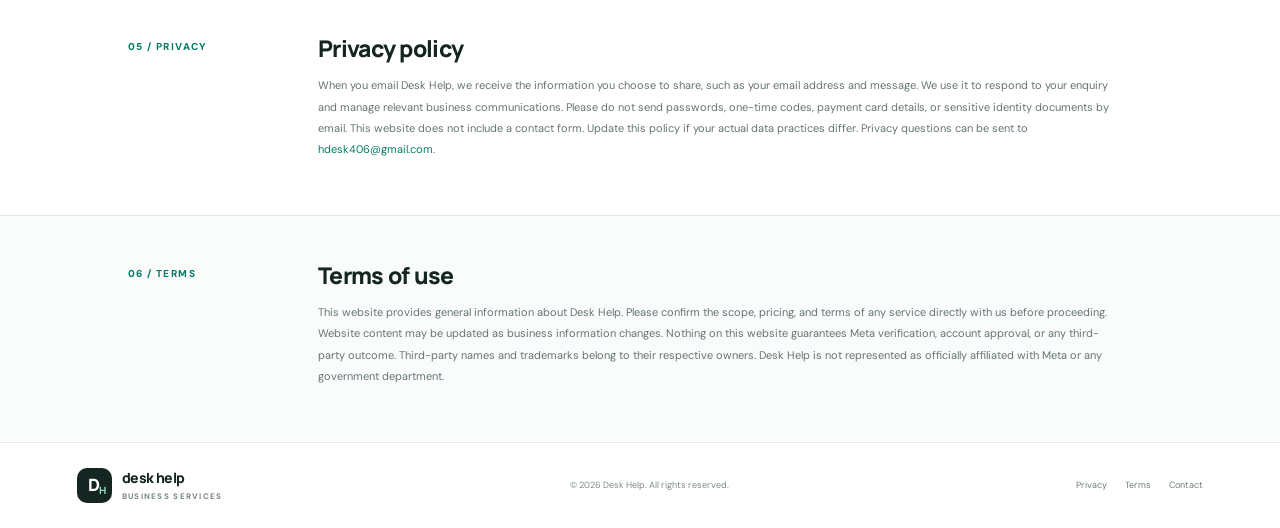
==== commit bb3f54f8: "Add files via upload" ====
--- a/index.html
+++ b/index.html
@@ -1,118 +1,48 @@
-<!doctype html>
-<html lang="hi">
+<!DOCTYPE html>
+<html lang="en">
 <head>
-  <meta charset="utf-8">
-  <meta name="viewport" content="width=device-width, initial-scale=1">
-  <meta name="theme-color" content="#10162b">
-  <meta name="description" content="Help Desk — स्वतंत्र डिजिटल सहायता, बिज़नेस प्रोफ़ाइल सेटअप मार्गदर्शन और दस्तावेज़ तैयारी सहायता।">
-  <title>Help Desk | Independent Digital Support</title>
-  <link rel="icon" href="favicon.svg" type="image/svg+xml">
-  <link rel="stylesheet" href="styles.css">
+  <meta charset="UTF-8">
+  <meta name="viewport" content="width=device-width, initial-scale=1.0">
+  <meta name="description" content="Desk Help — clear business information and direct contact for service enquiries.">
+  <meta name="theme-color" content="#101d1b">
+  <title>Desk Help — Business Services</title>
+  <link rel="stylesheet" href="style.css">
 </head>
 <body>
-  <div class="announcement">स्वतंत्र डिजिटल सहायता सेवा <span>•</span> स्पष्ट जानकारी, सुरक्षित मार्गदर्शन</div>
-  <header class="site-header">
-    <a class="brand" href="#home" aria-label="Help Desk होम">
-      <span class="brand-mark">H<span>+</span></span>
-      <span class="brand-name">help<span>desk</span><small>Digital assistance</small></span>
-    </a>
-    <button class="menu-toggle" id="menuToggle" aria-label="मेन्यू खोलें" aria-expanded="false">☰</button>
-    <nav id="siteNav" aria-label="मुख्य नेविगेशन">
-      <a href="#services">हमारी सेवाएँ</a>
-      <a href="#process">हम कैसे मदद करते हैं</a>
-      <a href="#about">हमारे बारे में</a>
-      <a href="#faq">सवाल-जवाब</a>
-      <a class="nav-cta" href="#contact">संपर्क करें <span>↗</span></a>
-    </nav>
-  </header>
-
-  <main>
-    <section class="hero section-wrap" id="home">
-      <div class="hero-copy">
-        <p class="eyebrow"><span class="status-dot"></span> आपकी डिजिटल यात्रा के लिए भरोसेमंद मार्गदर्शन</p>
-        <h1>डिजिटल कामों में<br><span>साफ़ और सही</span> सहायता।</h1>
-        <p class="hero-lead">बिज़नेस प्रोफ़ाइल की तैयारी से लेकर सामान्य अकाउंट सेटअप और दस्तावेज़ व्यवस्थित करने तक—समझने में आसान, ईमानदार सहायता।</p>
-        <div class="hero-actions">
-          <a class="btn btn-primary" href="#contact">सहायता के लिए संपर्क करें <span>↗</span></a>
-          <a class="text-link" href="#services">सेवाएँ देखें <span>↓</span></a>
-        </div>
-        <div class="hero-points">
-          <div><span class="check">✓</span><span>स्पष्ट प्रक्रिया</span></div>
-          <div><span class="check">✓</span><span>गोपनीयता का ध्यान</span></div>
-          <div><span class="check">✓</span><span>बिना झूठे वादों के</span></div>
-        </div>
+<header class="header">
+  <a class="brand" href="#home" aria-label="Desk Help home"><span class="brand-symbol">D<span>H</span></span><span class="brand-name">desk help<span class="brand-sub">BUSINESS SERVICES</span></span></a>
+  <nav class="nav-links"><a href="#about">About</a><a href="#services">Services</a><a href="#business">Business details</a><a class="nav-contact" href="#contact">Contact <span>↗</span></a></nav>
+</header>
+<main>
+  <section class="hero" id="home">
+    <div class="hero-copy">
+      <div class="eyebrow"><span class="eyebrow-dot"></span> INDEPENDENT BUSINESS · INDIA</div>
+      <h1>Good service<br>starts with <em>clarity.</em></h1>
+      <p class="hero-intro">Welcome to Desk Help. Explore our business information and get in touch with us directly for genuine enquiries.</p>
+      <div class="hero-actions"><a class="button button-dark" href="#contact">Get in touch <span>↗</span></a><a class="under-link" href="#about">Discover Desk Help <span>↓</span></a></div>
+      <div class="hero-points"><span><b>✓</b> Clear information</span><span><b>✓</b> Direct contact</span></div>
+    </div>
+    <div class="hero-visual" aria-label="Desk Help abstract brand illustration">
+      <div class="visual-ring ring-one"></div><div class="visual-ring ring-two"></div>
+      <div class="visual-card">
+        <div class="visual-top"><div class="mini-logo">DH</div><span class="online"><i></i> EMAIL CONTACT</span></div>
+        <div class="visual-center"><div class="doc"><div class="doc-fold"></div><div class="doc-title"></div><div class="doc-line full"></div><div class="doc-line"></div><div class="doc-line half"></div><div class="doc-check">✓</div></div><div class="float-bubble bubble-one">✦</div><div class="float-bubble bubble-two">✓</div></div>
+        <div class="visual-bottom"><strong>Desk Help</strong><span>Here for your enquiries</span></div>
       </div>
-      <div class="hero-visual" aria-label="डिजिटल सहायता का चित्रात्मक कार्ड">
-        <div class="orb orb-one"></div><div class="orb orb-two"></div>
-        <div class="support-card">
-          <div class="support-card-top"><span class="mini-brand">H+</span><span class="live-label"><i></i> Support desk</span></div>
-          <div class="support-icon"><span>✦</span></div>
-          <p class="card-kicker">HELP DESK</p>
-          <h2>हर कदम पर<br>स्पष्ट मार्गदर्शन</h2>
-          <div class="card-divider"></div>
-          <div class="card-row"><span class="row-icon">✓</span><span>प्रोफ़ाइल जानकारी की चेकलिस्ट</span></div>
-          <div class="card-row"><span class="row-icon">✓</span><span>दस्तावेज़ तैयारी में सहायता</span></div>
-          <div class="card-row"><span class="row-icon">✓</span><span>सुरक्षा और नीति संबंधी सामान्य मार्गदर्शन</span></div>
-          <div class="card-foot"><span>Independent service</span><span>01 / 03</span></div>
-        </div>
-        <div class="float-note note-top"><span class="note-icon">✳</span><span><b>ईमानदार सहायता</b><small>कोई निश्चित परिणाम नहीं</small></span></div>
-        <div class="float-note note-bottom"><span class="note-icon note-green">↗</span><span><b>आगे बढ़ें आत्मविश्वास से</b><small>एक कदम एक बार</small></span></div>
-      </div>
-    </section>
-
-    <section class="trust-strip" aria-label="सेवा के सिद्धांत">
-      <div><span class="strip-symbol">◎</span><span><b>व्यक्तिगत मार्गदर्शन</b><small>आपकी ज़रूरत के अनुसार</small></span></div>
-      <div><span class="strip-symbol">▤</span><span><b>व्यवस्थित जानकारी</b><small>समझने में आसान प्रक्रिया</small></span></div>
-      <div><span class="strip-symbol">⌁</span><span><b>सुरक्षा पहले</b><small>पासवर्ड या OTP साझा न करें</small></span></div>
-    </section>
-
-    <section class="section-wrap section-pad" id="services">
-      <div class="section-heading">
-        <p class="eyebrow">हमारी सेवाएँ</p>
-        <h2>आपको जिस मदद की ज़रूरत है,<br><span>वहीं से शुरुआत करें।</span></h2>
-        <p>हम सामान्य डिजिटल प्रक्रियाओं को समझने और अपनी जानकारी सही तरह से तैयार करने में सहायता करते हैं।</p>
-      </div>
-      <div class="service-grid">
-        <article class="service-card"><div class="service-icon violet">⌘</div><p class="service-number">01 / PROFILE</p><h3>बिज़नेस प्रोफ़ाइल सहायता</h3><p>बिज़नेस की सार्वजनिक जानकारी, संपर्क विवरण और प्रोफ़ाइल की पूर्णता की समीक्षा के लिए चेकलिस्ट-आधारित मार्गदर्शन।</p><a href="#contact">इस सेवा के बारे में पूछें <span>↗</span></a></article>
-        <article class="service-card featured"><div class="service-icon mint">▣</div><p class="service-number">02 / DOCUMENTS</p><h3>दस्तावेज़ तैयारी</h3><p>आपके उपलब्ध दस्तावेज़ों और ऑनलाइन जानकारी को व्यवस्थित करने तथा असंगतियों की पहचान करने में सहायता।</p><a href="#contact">इस सेवा के बारे में पूछें <span>↗</span></a></article>
-        <article class="service-card"><div class="service-icon peach">⌁</div><p class="service-number">03 / DIGITAL</p><h3>अकाउंट सेटअप मार्गदर्शन</h3><p>सामान्य सेटअप, दो-चरणीय सुरक्षा और आधिकारिक सहायता विकल्पों तक पहुँचने का मार्गदर्शन।</p><a href="#contact">इस सेवा के बारे में पूछें <span>↗</span></a></article>
-      </div>
-      <p class="small-disclaimer">ध्यान दें: हम किसी प्लेटफ़ॉर्म के आंतरिक review को नियंत्रित नहीं करते। Verification, badge, account restoration या restriction हटने की गारंटी नहीं दी जाती।</p>
-    </section>
-
-    <section class="process-band" id="process">
-      <div class="section-wrap process-layout">
-        <div class="process-intro"><p class="eyebrow eyebrow-light">हम कैसे मदद करते हैं</p><h2>सीधी प्रक्रिया।<br><span>बिना भ्रम के।</span></h2><p>काम शुरू करने से पहले सेवा, सीमाएँ और लागू शुल्क स्पष्ट किए जाते हैं।</p><a class="btn btn-light" href="#contact">बात शुरू करें <span>↗</span></a></div>
-        <div class="process-steps">
-          <article><span class="step-count">01</span><div><h3>अपनी ज़रूरत बताएँ</h3><p>हमें बताएं कि आपको किस प्रकार की डिजिटल या दस्तावेज़ संबंधी सहायता चाहिए।</p></div></article>
-          <article><span class="step-count">02</span><div><h3>सही जानकारी की समीक्षा</h3><p>उपलब्ध जानकारी के आधार पर हम सामान्य चेकलिस्ट और अगले कदम बताते हैं।</p></div></article>
-          <article><span class="step-count">03</span><div><h3>अगले कदम तय करें</h3><p>जहाँ आवश्यक हो, आपको संबंधित प्लेटफ़ॉर्म के आधिकारिक चैनल से स्वयं आवेदन करने की सलाह दी जाएगी।</p></div></article>
-        </div>
-      </div>
-    </section>
-
-    <section class="section-wrap section-pad about-grid" id="about">
-      <div class="about-art"><div class="about-art-inner"><span class="about-star">✦</span><p>Trust is built<br><b>with clarity.</b></p><span class="about-line"></span><small>HELP DESK · BAREILLY, INDIA</small></div><div class="about-ring"></div></div>
-      <div class="about-copy"><p class="eyebrow">हमारे बारे में</p><h2>सहायता का मतलब है<br><span>सही जानकारी देना।</span></h2><p>Help Desk एक स्वतंत्र सहायता सेवा के रूप में सामान्य डिजिटल कार्यों, प्रोफ़ाइल की तैयारी और दस्तावेज़ों को व्यवस्थित करने में मार्गदर्शन प्रदान करने के लिए प्रस्तुत है। हम प्रक्रिया को स्पष्ट रखने और आपकी जानकारी को सावधानी से संभालने पर ध्यान देते हैं।</p><div class="promise-list"><div><span>✓</span><p><b>पारदर्शिता</b><small>सेवा की सीमाएँ और शुल्क पहले स्पष्ट किए जाएँगे।</small></p></div><div><span>✓</span><p><b>सुरक्षित व्यवहार</b><small>आपसे पासवर्ड, OTP या login code माँगने की आवश्यकता नहीं है।</small></p></div><div><span>✓</span><p><b>आधिकारिक प्रक्रिया का सम्मान</b><small>अंतिम निर्णय संबंधित प्लेटफ़ॉर्म या सरकारी विभाग का होता है।</small></p></div></div></div>
-    </section>
-
-    <section class="faq-section" id="faq"><div class="section-wrap section-pad"><div class="section-heading centered"><p class="eyebrow">अक्सर पूछे जाने वाले सवाल</p><h2>पहले से जान लें <span>ज़रूरी बातें।</span></h2></div><div class="faq-list">
-      <details><summary>क्या आप Meta की आधिकारिक एजेंसी हैं?<span>＋</span></summary><p>नहीं। Help Desk एक स्वतंत्र सेवा है और Meta, Facebook, Instagram या WhatsApp से संबद्ध, अधिकृत या प्रायोजित होने का दावा नहीं करती।</p></details>
-      <details><summary>क्या आप Meta Verified badge दिलाने की गारंटी देते हैं?<span>＋</span></summary><p>नहीं। पात्रता, पहचान और अकाउंट की समीक्षा संबंधित प्लेटफ़ॉर्म करता है। हम केवल सामान्य जानकारी और तैयारी संबंधी मार्गदर्शन दे सकते हैं।</p></details>
-      <details><summary>क्या मुझे अपना पासवर्ड या OTP देना होगा?<span>＋</span></summary><p>नहीं। अपनी login जानकारी, OTP, recovery code या भुगतान PIN किसी के साथ साझा न करें।</p></details>
-      <details><summary>सेवा का शुल्क कितना है?<span>＋</span></summary><p>किसी भी काम को शुरू करने से पहले, यदि शुल्क लागू होता है, तो उसकी जानकारी और काम का दायरा स्पष्ट किया जाएगा। किसी भी प्लेटफ़ॉर्म का subscription या शुल्क अलग हो सकता है।</p></details>
-    </div></div></section>
-
-    <section class="contact-section" id="contact"><div class="section-wrap contact-layout"><div class="contact-copy"><p class="eyebrow eyebrow-light">संपर्क करें</p><h2>आपकी बात<br><span>सुनने के लिए तैयार।</span></h2><p>अपनी ज़रूरत और संपर्क करने का सुविधाजनक तरीका बताएँ। हम उपलब्ध समय के अनुसार जवाब देंगे।</p><div class="contact-details"><a href="tel:+919953463969"><span class="contact-icon">☎</span><span><small>फ़ोन</small><b>+91 99534 63969</b></span></a><a href="mailto:stockcoach87@gmail.com"><span class="contact-icon">✉</span><span><small>ईमेल</small><b>stockcoach87@gmail.com</b></span></a><div><span class="contact-icon">⌖</span><span><small>स्थान</small><b>Bareilly, Uttar Pradesh, India</b></span></div></div></div>
-      <form class="contact-form" id="contactForm"><h3>सहायता के लिए संदेश भेजें</h3><p>फ़ॉर्म भरने पर आपका ईमेल ऐप खुलेगा। यह वेबसाइट आपके संदेश को अपने सर्वर पर स्टोर नहीं करती।</p><label for="name">आपका नाम</label><input id="name" name="name" autocomplete="name" required placeholder="पूरा नाम">
-        <label for="email">ईमेल या फ़ोन</label><input id="email" name="email" required placeholder="आपसे संपर्क कैसे करें?">
-        <label for="service">सहायता का विषय</label><select id="service" name="service"><option>बिज़नेस प्रोफ़ाइल सहायता</option><option>दस्तावेज़ तैयारी</option><option>अकाउंट सेटअप मार्गदर्शन</option><option>अन्य प्रश्न</option></select>
-        <label for="message">आपका संदेश</label><textarea id="message" name="message" rows="3" required placeholder="संक्षेप में अपनी ज़रूरत बताएं"></textarea>
-        <button class="btn btn-primary btn-submit" type="submit">ईमेल ऐप में संदेश तैयार करें <span>↗</span></button><small class="form-note">कृपया पासवर्ड, OTP या अन्य गोपनीय login विवरण न लिखें।</small>
-      </form></div></section>
-  </main>
-
-  <footer class="site-footer"><div class="section-wrap footer-main"><a class="brand brand-footer" href="#home"><span class="brand-mark">H<span>+</span></span><span class="brand-name">help<span>desk</span><small>Digital assistance</small></span></a><p>स्वतंत्र डिजिटल सहायता। स्पष्ट जानकारी और जिम्मेदार मार्गदर्शन।</p><div class="footer-links"><a href="privacy.html">Privacy Policy</a><a href="terms.html">Terms & Conditions</a><a href="#contact">Contact</a></div></div><div class="section-wrap footer-bottom"><span>© <span id="year"></span> Help Desk. सर्वाधिकार सुरक्षित।</span><span>यह Meta या उसके किसी उत्पाद की आधिकारिक वेबसाइट नहीं है।</span></div></footer>
-  <script src="script.js"></script>
+      <div class="floating-label"><span class="label-icon">↗</span><span><strong>Simple. Direct. Clear.</strong><small>Business information, in one place</small></span></div>
+    </div>
+  </section>
+  <div class="quick-facts"><div><span class="fact-number">01</span><div><strong>Desk Help</strong><small>Registered enterprise name</small></div></div><div><span class="fact-number">02</span><div><strong>Micro Enterprise</strong><small>Udyam classification</small></div></div><div><span class="fact-number">03</span><div><strong>Bareilly, India</strong><small>Business location</small></div></div></div>
+  <section class="section" id="about"><div class="section-kicker">01 / ABOUT US</div><div class="section-content"><div class="section-eyebrow">GET TO KNOW US</div><h2>A professional point<br>of <em>connection.</em></h2><p class="section-lead">Desk Help is a registered enterprise focused on clear communication and accessible business information. This website gives visitors a simple way to learn about the business and contact us with questions.</p><p class="section-note">For specific service availability, scope, or terms, please contact us directly before proceeding.</p></div></section>
+  <section class="section section-soft" id="services"><div class="section-kicker">02 / SERVICES</div><div class="section-content"><div class="section-eyebrow">HOW WE CONNECT</div><h2>Helpful communication.<br><em>Clear next steps.</em></h2><p class="section-lead">For questions about Desk Help, our business details, or current service availability, please contact us by email. We will clarify the scope of an enquiry before any work begins.</p><div class="service-grid"><article class="service-card"><div class="service-icon">↗</div><h3>Business enquiries</h3><p>Ask us about the business and the information published on this website.</p></article><article class="service-card"><div class="service-icon">✉</div><h3>Direct communication</h3><p>Reach our business using the email address listed on this website.</p></article><article class="service-card"><div class="service-icon">✓</div><h3>Clear information</h3><p>We aim to explain relevant details and next steps before proceeding.</p></article></div><div class="disclaimer"><strong>Independent business notice</strong><p>Desk Help is not presented as an official Meta or government support service. No third-party verification or approval is guaranteed.</p></div></div></section>
+  <section class="section" id="business"><div class="section-kicker">03 / BUSINESS DETAILS</div><div class="section-content"><div class="section-eyebrow">REGISTRATION & CONTACT</div><h2>Our business,<br><em>at a glance.</em></h2><p class="section-lead">Business information below is based on the updated Udyam Registration Certificate provided by the business owner.</p>
+    <div class="business-card"><div class="business-card-head"><div class="seal">DH</div><div><span class="card-overline">REGISTERED ENTERPRISE</span><h3>DESK HELP</h3><span class="card-number">UDYAM-UP-15-0149175</span></div><span class="micro-pill">MICRO</span></div><div class="business-data"><div><span>Enterprise name</span><strong>DESK HELP</strong></div><div><span>Udyam registration number</span><strong>UDYAM-UP-15-0149175</strong></div><div><span>Enterprise type</span><strong>Micro · 2026–27</strong></div><div><span>Major activity</span><strong>Services</strong></div><div><span>Registration date shown</span><strong>11 October 2026</strong></div><div><span>Business email</span><strong><a href="mailto:hdesk406@gmail.com">hdesk406@gmail.com</a></strong></div><div><span>Business phone</span><strong>+91 99534 63969</strong></div><div class="address-row"><span>Registered address</span><strong>Makan Number 519, Mhollla Jagat, Block B, Mhollla Jagat Por Ghoudiya, Bareilly, Uttar Pradesh 243005, India</strong></div></div><div class="business-card-foot"><span>Business registration details</span><a href="https://udyamregistration.gov.in/" target="_blank" rel="noopener">Udyam official portal ↗</a></div></div>
+  </div></section>
+  <section class="contact-section" id="contact"><div class="section-kicker">04 / CONTACT</div><div class="contact-layout"><div><div class="section-eyebrow">LET'S TALK</div><h2>Have a question?<br><em>We're here to listen.</em></h2><p class="section-lead">Send us an email with a short description of your enquiry. Please do not send passwords, login codes, or sensitive payment information.</p><div class="contact-location"><span class="location-dot"></span> Bareilly, Uttar Pradesh, India</div></div><div class="contact-card"><div class="contact-symbol">✉</div><span class="contact-overline">EMAIL DESK HELP</span><a class="contact-email" href="mailto:hdesk406@gmail.com">hdesk406@gmail.com</a><a class="button button-green" href="mailto:hdesk406@gmail.com">Send an email <span>↗</span></a><small>We welcome genuine business enquiries.</small></div></div></section>
+  <section class="legal-section" id="privacy"><div class="section-kicker">05 / PRIVACY</div><div class="legal-content"><h2>Privacy policy</h2><p>When you email Desk Help, we receive the information you choose to share, such as your email address and message. We use it to respond to your enquiry and manage relevant business communications. Please do not send passwords, one-time codes, payment card details, or sensitive identity documents by email. This website does not include a contact form. Update this policy if your actual data practices differ. Privacy questions can be sent to <a href="mailto:hdesk406@gmail.com">hdesk406@gmail.com</a>.</p></div></section>
+  <section class="legal-section legal-soft" id="terms"><div class="section-kicker">06 / TERMS</div><div class="legal-content"><h2>Terms of use</h2><p>This website provides general information about Desk Help. Please confirm the scope, pricing, and terms of any service directly with us before proceeding. Website content may be updated as business information changes. Nothing on this website guarantees Meta verification, account approval, or any third-party outcome. Third-party names and trademarks belong to their respective owners. Desk Help is not represented as officially affiliated with Meta or any government department.</p></div></section>
+</main>
+<footer><a class="brand footer-brand" href="#home"><span class="brand-symbol">D<span>H</span></span><span class="brand-name">desk help<span class="brand-sub">BUSINESS SERVICES</span></span></a><span class="copyright">© <span id="year">2026</span> Desk Help. All rights reserved.</span><div class="footer-links"><a href="#privacy">Privacy</a><a href="#terms">Terms</a><a href="#contact">Contact</a></div></footer>
+<script>document.getElementById('year').textContent=new Date().getFullYear();</script>
 </body>
-</html>
+</html>
--- a/style.css
+++ b/style.css
@@ -0,0 +1,3 @@
+@import url('https://fonts.googleapis.com/css2?family=DM+Sans:wght@400;500;600;700&family=Manrope:wght@400;500;600;700;800&display=swap');
+:root{--ink:#142522;--green:#087b65;--green2:#0a5f51;--mint:#dff4e9;--muted:#6e7d78;--line:#e2e9e5;--soft:#f5f8f6;--gold:#e8bd7b}*{box-sizing:border-box}html{scroll-behavior:smooth;scroll-padding-top:90px}body{margin:0;color:var(--ink);font-family:'DM Sans',sans-serif;line-height:1.65}a{color:var(--green);text-decoration:none}a:hover{text-decoration:underline}.header{height:82px;padding:0 max(6vw,24px);display:flex;align-items:center;justify-content:space-between;position:sticky;top:0;z-index:20;background:#ffffffed;backdrop-filter:blur(14px);border-bottom:1px solid var(--line)}.brand{display:flex;align-items:center;gap:10px;color:var(--ink);font-family:Manrope,sans-serif}.brand-symbol{width:42px;height:42px;border-radius:13px;background:var(--ink);color:#fff;display:grid;place-items:center;font-weight:800;font-size:21px;position:relative}.brand-symbol span{position:absolute;right:6px;bottom:4px;color:#91dfbf;font-size:10px}.brand-name{font-weight:800;font-size:18px;line-height:1.15;letter-spacing:-.04em}.brand-sub{display:block;margin-top:5px;font:700 9px 'DM Sans',sans-serif;letter-spacing:.16em;color:#778680}.nav-links{display:flex;align-items:center;gap:28px;font-size:12px;font-weight:700}.nav-links>a{color:#52635c}.nav-links .nav-contact{background:var(--ink);color:white;padding:11px 15px;border-radius:7px}.nav-contact span{margin-left:10px;color:#9ce3c5}.hero{display:grid;grid-template-columns:1.05fr .95fr;align-items:center;gap:45px;padding:78px max(9vw,28px) 70px;background:radial-gradient(ellipse at 77% 30%,#dff2e7 0,transparent 43%),linear-gradient(130deg,#f8fbf9,#fff 68%);overflow:hidden}.eyebrow,.section-eyebrow{font-size:10px;letter-spacing:.16em;font-weight:800;color:var(--green)}.eyebrow{display:flex;align-items:center;gap:9px}.eyebrow-dot,.location-dot{width:7px;height:7px;border-radius:50%;background:#2ba77b;display:inline-block}.hero h1{font:800 clamp(45px,5.6vw,73px)/1.08 Manrope,sans-serif;letter-spacing:-.06em;margin:22px 0}.hero h1 em,.section-content h2 em,.contact-layout h2 em{font-style:normal;color:var(--green)}.hero-intro{font-size:16px;line-height:1.85;color:#62716b;max-width:500px}.hero-actions{display:flex;align-items:center;gap:24px;margin-top:27px}.button{display:inline-flex;align-items:center;justify-content:center;gap:22px;padding:14px 18px;border-radius:7px;font-size:12px;font-weight:800}.button-dark{background:var(--ink);color:white}.button-dark:hover{background:#203a32;text-decoration:none}.under-link{font-size:11px;font-weight:800;color:#455c52}.hero-points{display:flex;gap:23px;flex-wrap:wrap;margin-top:33px;font-size:10px;color:#718078}.hero-points b{color:var(--green);margin-right:5px}.hero-visual{min-height:340px;position:relative;display:grid;place-items:center}.visual-ring{position:absolute;border-radius:50%}.ring-one{width:300px;height:300px;background:#d7efe1;right:7%;top:2%}.ring-two{width:105px;height:105px;background:#f2dfbf;right:0;bottom:3%;opacity:.8}.visual-card{position:relative;width:min(345px,90%);padding:20px;background:#ffffffde;border:1px solid #fff;border-radius:19px;box-shadow:0 25px 80px #163d2d18;transform:rotate(-2deg)}.visual-top{display:flex;justify-content:space-between;align-items:center}.mini-logo{display:grid;place-items:center;background:var(--ink);color:#fff;font-size:10px;font-weight:800;border-radius:8px;padding:9px}.online{font-size:8px;letter-spacing:.08em;font-weight:800;color:var(--green)}.online i{display:inline-block;width:6px;height:6px;background:#29a77b;border-radius:50%;margin-right:4px}.visual-center{height:190px;display:grid;place-items:center;position:relative}.doc{width:142px;height:130px;border:5px solid #c6e1d2;background:#fff;border-radius:12px;padding:16px;position:relative;box-shadow:0 10px 25px #163d2d10}.doc-fold{width:45px;height:7px;border-radius:5px;background:#d7eae0;margin-bottom:18px}.doc-title,.doc-line{height:6px;border-radius:5px;background:#e5eee8;margin:10px 0}.doc-title{width:100%}.doc-line{width:73%}.doc-line.full{width:100%}.doc-line.half{width:48%}.doc-check{position:absolute;right:-13px;bottom:-13px;width:35px;height:35px;border:4px solid white;background:var(--green);color:white;border-radius:50%;display:grid;place-items:center;font-size:14px}.float-bubble{position:absolute;display:grid;place-items:center;border-radius:12px;box-shadow:0 10px 22px #163d2d13;font-weight:800}.bubble-one{right:43px;top:25px;width:42px;height:42px;background:#f7e7c9;color:#876632}.bubble-two{left:42px;bottom:23px;width:39px;height:39px;background:#d8f2e4;color:var(--green)}.visual-bottom strong,.visual-bottom span{display:block}.visual-bottom strong{font:800 15px Manrope,sans-serif}.visual-bottom span{font-size:10px;color:var(--muted)}.floating-label{position:absolute;right:-4px;bottom:10px;display:flex;align-items:center;gap:10px;padding:12px 14px;background:var(--ink);color:white;border-radius:9px;box-shadow:0 12px 30px #163d2d22}.label-icon{display:grid;place-items:center;width:29px;height:29px;background:#ffffff1b;color:#a2e7c8;border-radius:8px}.floating-label strong,.floating-label small{display:block}.floating-label strong{font-size:10px}.floating-label small{font-size:8px;color:#b9cbc2;margin-top:2px}.quick-facts{display:grid;grid-template-columns:repeat(3,1fr);gap:20px;padding:24px max(9vw,28px);background:var(--ink);color:white}.quick-facts>div{display:flex;align-items:center;gap:15px;padding:5px 18px;border-right:1px solid #ffffff20}.quick-facts>div:last-child{border:0}.fact-number{font:700 12px Manrope,sans-serif;color:#94dfbd}.quick-facts strong,.quick-facts small{display:block}.quick-facts strong{font:700 14px Manrope,sans-serif}.quick-facts small{font-size:9px;color:#b6c9c0;margin-top:4px}.section,.contact-section,.legal-section{display:grid;grid-template-columns:145px minmax(0,800px);gap:45px;padding:78px max(10vw,28px);border-bottom:1px solid var(--line)}.section-kicker{font-size:10px;letter-spacing:.14em;font-weight:800;color:var(--green);padding-top:7px}.section-content h2,.contact-layout h2{font:800 clamp(31px,3.5vw,45px)/1.18 Manrope,sans-serif;letter-spacing:-.05em;margin:0 0 22px}.section-lead{max-width:700px;color:#5e6f67;font-size:14px;line-height:1.9}.section-note{font-size:11px;color:#839089}.section-soft{background:var(--soft)}.service-grid{display:grid;grid-template-columns:repeat(3,1fr);gap:13px;margin:29px 0}.service-card{background:white;border:1px solid var(--line);border-radius:11px;padding:20px 17px}.service-icon{display:grid;place-items:center;width:38px;height:38px;background:var(--mint);border-radius:10px;color:var(--green);font-size:18px}.service-card h3{font:800 14px Manrope,sans-serif;letter-spacing:-.02em;margin:17px 0 8px}.service-card p{font-size:10px;line-height:1.8;color:#718078;margin:0}.disclaimer{padding:15px 17px;border:1px solid #eadfca;background:#fff8eb;border-radius:8px}.disclaimer strong{font-size:11px;color:#70582f}.disclaimer p{font-size:10px;line-height:1.8;color:#7c6b4d;margin:5px 0 0}.business-card{margin-top:25px;border:1px solid var(--line);border-radius:14px;overflow:hidden;background:white;box-shadow:0 16px 45px #173e2c08}.business-card-head{display:flex;align-items:center;gap:13px;background:var(--ink);padding:21px;color:white}.seal{width:44px;height:44px;display:grid;place-items:center;border-radius:12px;background:#ffffff16;border:1px solid #ffffff30;color:#9ce2c1;font:800 13px Manrope,sans-serif}.card-overline{display:block;font-size:8px;letter-spacing:.13em;color:#b6c9c0;font-weight:800}.business-card-head h3{font:800 17px Manrope,sans-serif;letter-spacing:.04em;margin:4px 0}.card-number{font-size:10px;color:#c0d3cb}.micro-pill{margin-left:auto;padding:7px 10px;border-radius:20px;background:#d8f4e5;color:#176a51;font-size:8px;font-weight:800;letter-spacing:.1em}.business-data{padding:6px 22px}.business-data>div{display:grid;grid-template-columns:220px 1fr;gap:18px;padding:13px 0;border-bottom:1px solid #edf1ee}.business-data>div:last-child{border:0}.business-data span{font-size:10px;color:#75837c}.business-data strong{font-size:11px;overflow-wrap:anywhere}.address-row strong{line-height:1.7}.business-card-foot{display:flex;justify-content:space-between;gap:15px;align-items:center;padding:13px 22px;background:#f7faf8;border-top:1px solid var(--line);font-size:9px;color:#73817b}.business-card-foot a{font-weight:800}.contact-section{background:#eff7f1}.contact-layout{display:grid;grid-template-columns:1fr 300px;gap:35px;align-items:center}.contact-layout .section-lead{font-size:13px}.contact-location{margin-top:24px;display:flex;align-items:center;gap:8px;color:#718078;font-size:10px}.contact-card{padding:25px;background:white;border:1px solid #dceae1;border-radius:13px;box-shadow:0 16px 40px #173e2c08}.contact-symbol{width:42px;height:42px;border-radius:11px;display:grid;place-items:center;background:var(--mint);color:var(--green);font-size:20px}.contact-overline{display:block;margin-top:18px;color:#7c8b83;font-size:9px;font-weight:800;letter-spacing:.15em}.contact-email{display:block;font:800 17px Manrope,sans-serif;letter-spacing:-.03em;margin:7px 0 19px;overflow-wrap:anywhere}.button-green{width:100%;background:var(--green);color:white}.button-green:hover{background:var(--green2);text-decoration:none}.contact-card small{display:block;margin-top:13px;font-size:9px;color:#839089}.legal-section{padding-top:43px;padding-bottom:43px}.legal-content h2{font:800 23px Manrope,sans-serif;margin:0 0 10px;letter-spacing:-.03em}.legal-content p{font-size:11px;line-height:1.95;color:#65756d;max-width:850px}.legal-soft{background:#fafcfb}footer{display:flex;align-items:center;justify-content:space-between;gap:20px;padding:25px max(6vw,24px);font-size:9px;color:#7d8b84}.footer-brand .brand-symbol{width:35px;height:35px;border-radius:10px;font-size:17px}.footer-brand .brand-name{font-size:14px}.footer-brand .brand-sub{font-size:8px}.footer-links{display:flex;gap:18px}.footer-links a{color:#6f7e76}
+@media(max-width:800px){.header{height:auto;min-height:74px;align-items:flex-start;flex-direction:column;padding:14px 21px;gap:12px}.nav-links{width:100%;gap:17px;overflow-x:auto;white-space:nowrap;padding-bottom:3px}.nav-links .nav-contact{padding:8px 11px}.hero{grid-template-columns:1fr;padding:55px 24px 43px;gap:10px}.hero-visual{min-height:290px}.hero h1{font-size:clamp(43px,11vw,62px)}.quick-facts{padding:18px 12px;gap:4px}.quick-facts>div{padding:5px 8px;gap:8px}.quick-facts strong{font-size:11px}.quick-facts small{font-size:8px}.section,.contact-section,.legal-section{grid-template-columns:1fr;gap:14px;padding:52px 24px}.section-kicker{padding:0}.service-grid{grid-template-columns:1fr}.service-card{padding:17px}.business-data{padding:6px 16px}.business-data>div{grid-template-columns:1fr;gap:4px}.business-card-foot{padding:13px 16px;flex-wrap:wrap}.contact-layout{grid-template-columns:1fr}.floating-label{right:0}.legal-section{padding-top:35px;padding-bottom:35px}footer{align-items:flex-start;flex-direction:column;padding:24px}.footer-links{flex-wrap:wrap}}
